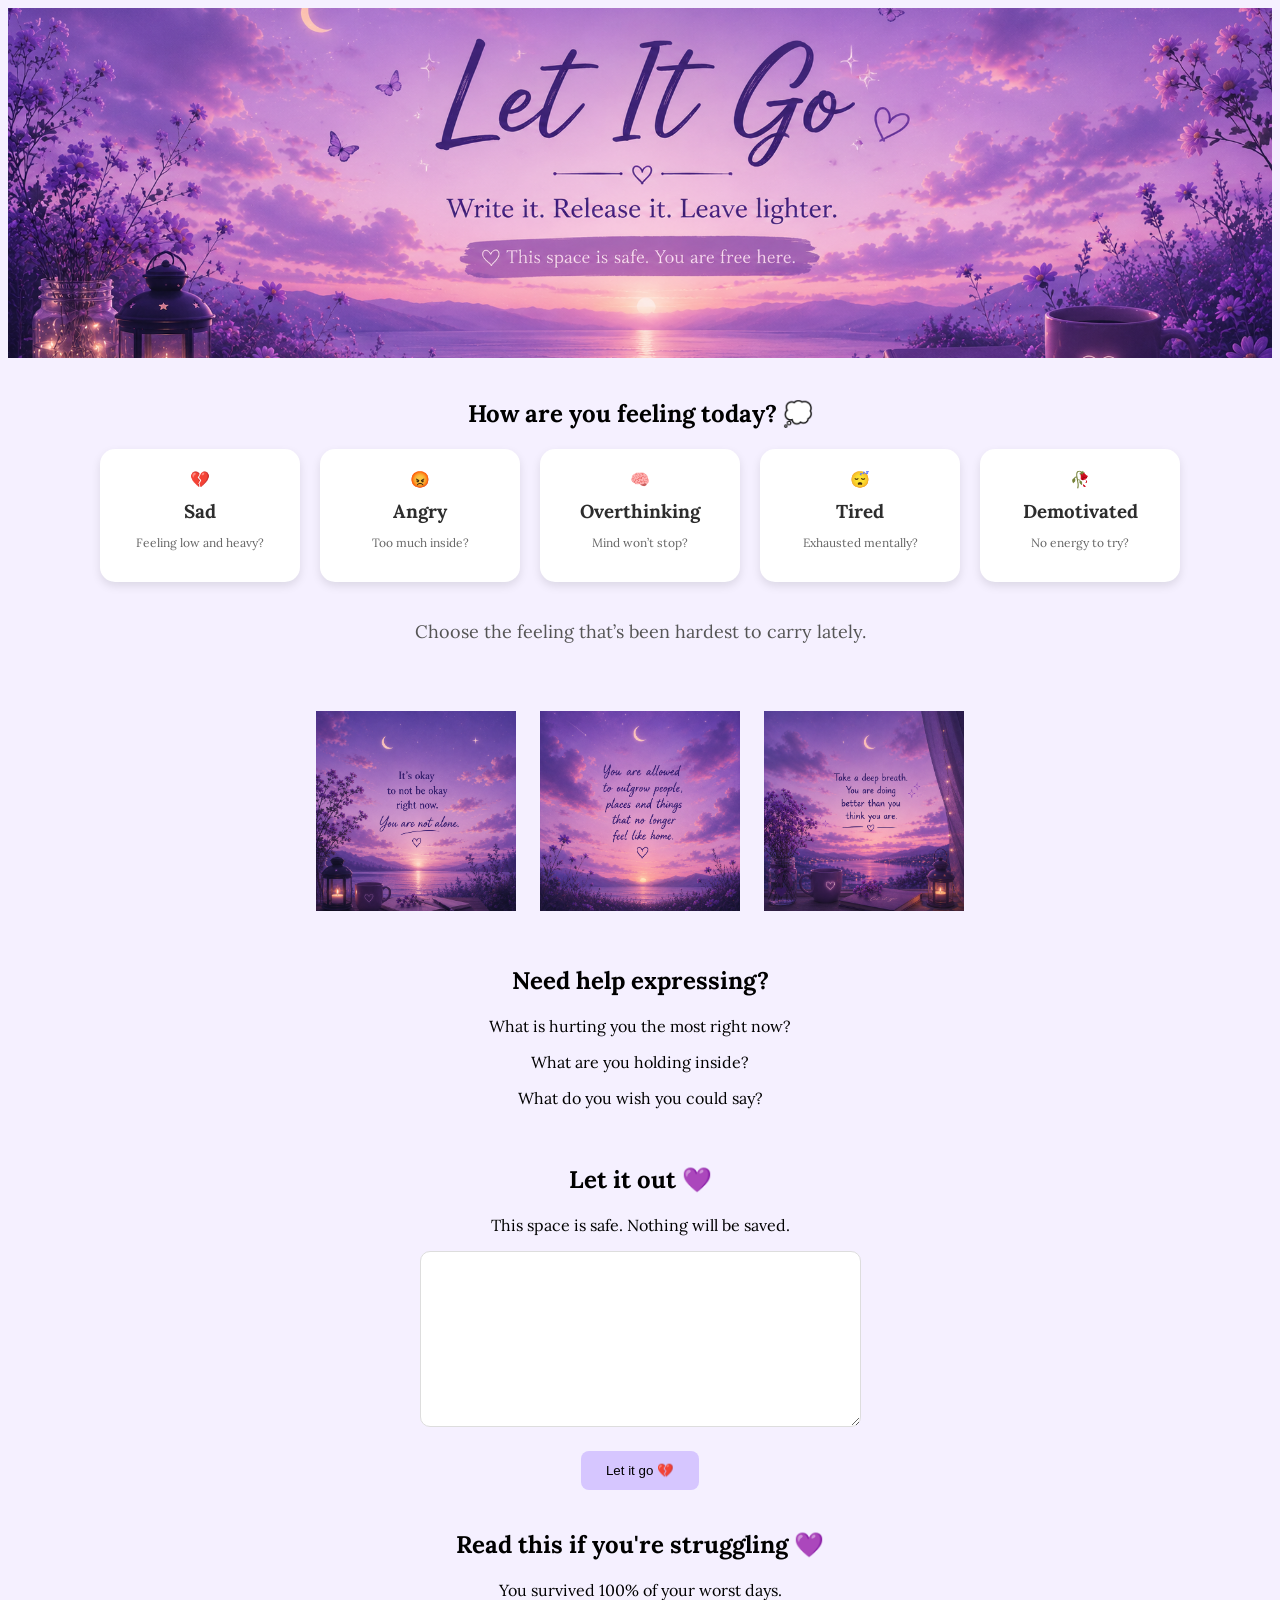
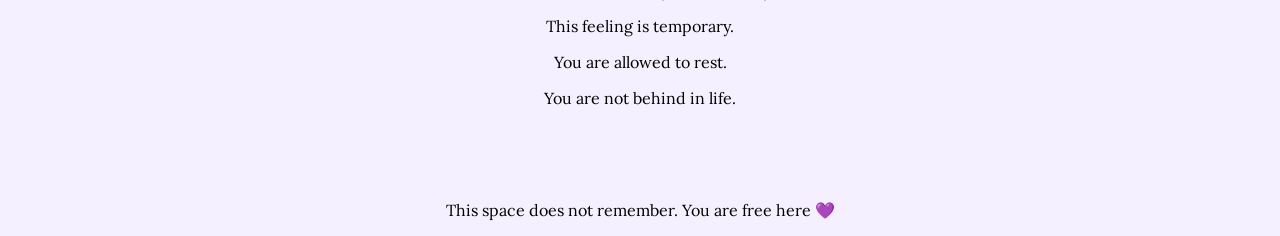
==== index.html @ d690326e "Refactor mood section to use divs for mood cards, enhancing structure and semantics" ====
<!DOCTYPE html>
<html>
<head>
  <meta charset="UTF-8">
  <title>Let It Go 💜</title>
  <meta name="viewport" content="width=device-width, initial-scale=1.0">

  <!-- FONT -->
  <link href="https://fonts.googleapis.com/css2?family=Lora&display=swap" rel="stylesheet">

  <style>
.mood-container {
  display: flex;
  justify-content: center;
  gap: 20px;
  flex-wrap: wrap;
  margin-top: 20px;
}

.mood-card {
  text-decoration: none;
  background: #ffffff;
  padding: 20px;
  width: 160px;
  border-radius: 15px;
  box-shadow: 0 4px 10px rgba(0,0,0,0.1);
  color: #2d2d2d;
  text-align: center;
  transition: 0.3s;
}

/* 🔥 HOVER EFFECT */
.mood-card:hover {
  transform: translateY(-5px);
  background: #e6dcff;
  box-shadow: 0 8px 20px rgba(0,0,0,0.2);
}

.mood-card h3 {
  margin: 10px 0 5px;
}

.mood-card p {
  font-size: 12px;
  color: #666;
}
</style>
</head>

<body style="background-color:#f5f0ff; font-family:'Lora', serif; text-align:center;">

  <!-- 💜 HEADER -->
 <div style="
  background-image: url('assets/banner.png');
  background-size: cover;
  background-position: center;
  height: 350px;
  display: flex;
  flex-direction: column;
  justify-content: center;
  align-items: center;
  color: white;
  text-align: center;
">



</div>

  <br>

  <!-- 🧠 MOOD SECTION -->
<h2>How are you feeling today? 💭</h2>


<div class="mood-container">

  <div class="mood-card">
    💔
    <h3>Sad</h3>
    <p>Feeling low and heavy?</p>
  </div>

  <div class="mood-card">
    😡
    <h3>Angry</h3>
    <p>Too much inside?</p>
  </div>

  <div class="mood-card">
    🧠
    <h3>Overthinking</h3>
    <p>Mind won’t stop?</p>
  </div>

  <div class="mood-card">
    😴
    <h3>Tired</h3>
    <p>Exhausted mentally?</p>
  </div>

  <div class="mood-card">
    🥀
    <h3>Demotivated</h3>
    <p>No energy to try?</p>
  </div>

</div>

<br>

<p style="font-size:18px; color:#555;">
Choose the feeling that’s been hardest to carry lately.
</p>



  <br><br>

  <!-- 🖼️ IMAGES -->
  <img src="assets/quote pic 1.png" width="200" style="margin:10px;">
  <img src="assets/quote pic 2.png" width="200" style="margin:10px;">
  <img src="assets/quote pic 3.png" width="200" style="margin:10px;">

  <br><br>

  <!-- 💡 PROMPTS -->
  <h2>Need help expressing?</h2>
  <p>What is hurting you the most right now?</p>
  <p>What are you holding inside?</p>
  <p>What do you wish you could say?</p>

  <br>

  <!-- ✍️ WRITE SECTION -->
  <h2>Let it out 💜</h2>
  <p>This space is safe. Nothing will be saved.</p>

  <textarea 
    rows="10" 
    cols="50"
    placeholder="Write everything you feel..."
    style="padding:12px; border-radius:10px; border:1px solid #ddd;">
  </textarea>

  <br><br>

  <!-- 🔘 BUTTON -->
  <a href="release.html">
    <button style="padding:12px 25px; background:#d6c6ff; border:none; border-radius:8px;">
      Let it go 💔
    </button>
  </a>

  <br><br>

  <!-- 💬 QUOTES -->
  <h2>Read this if you're struggling 💜</h2>

  <p>You survived 100% of your worst days.</p>
  <p>This feeling is temporary.</p>
  <p>You are allowed to rest.</p>
  <p>You are not behind in life.</p>

  <br>

  <!-- 🌫️ FOOTER -->
  <br><br>
<footer>
  <p>This space does not remember. You are free here 💜</p>
</footer>

</body>
</html>
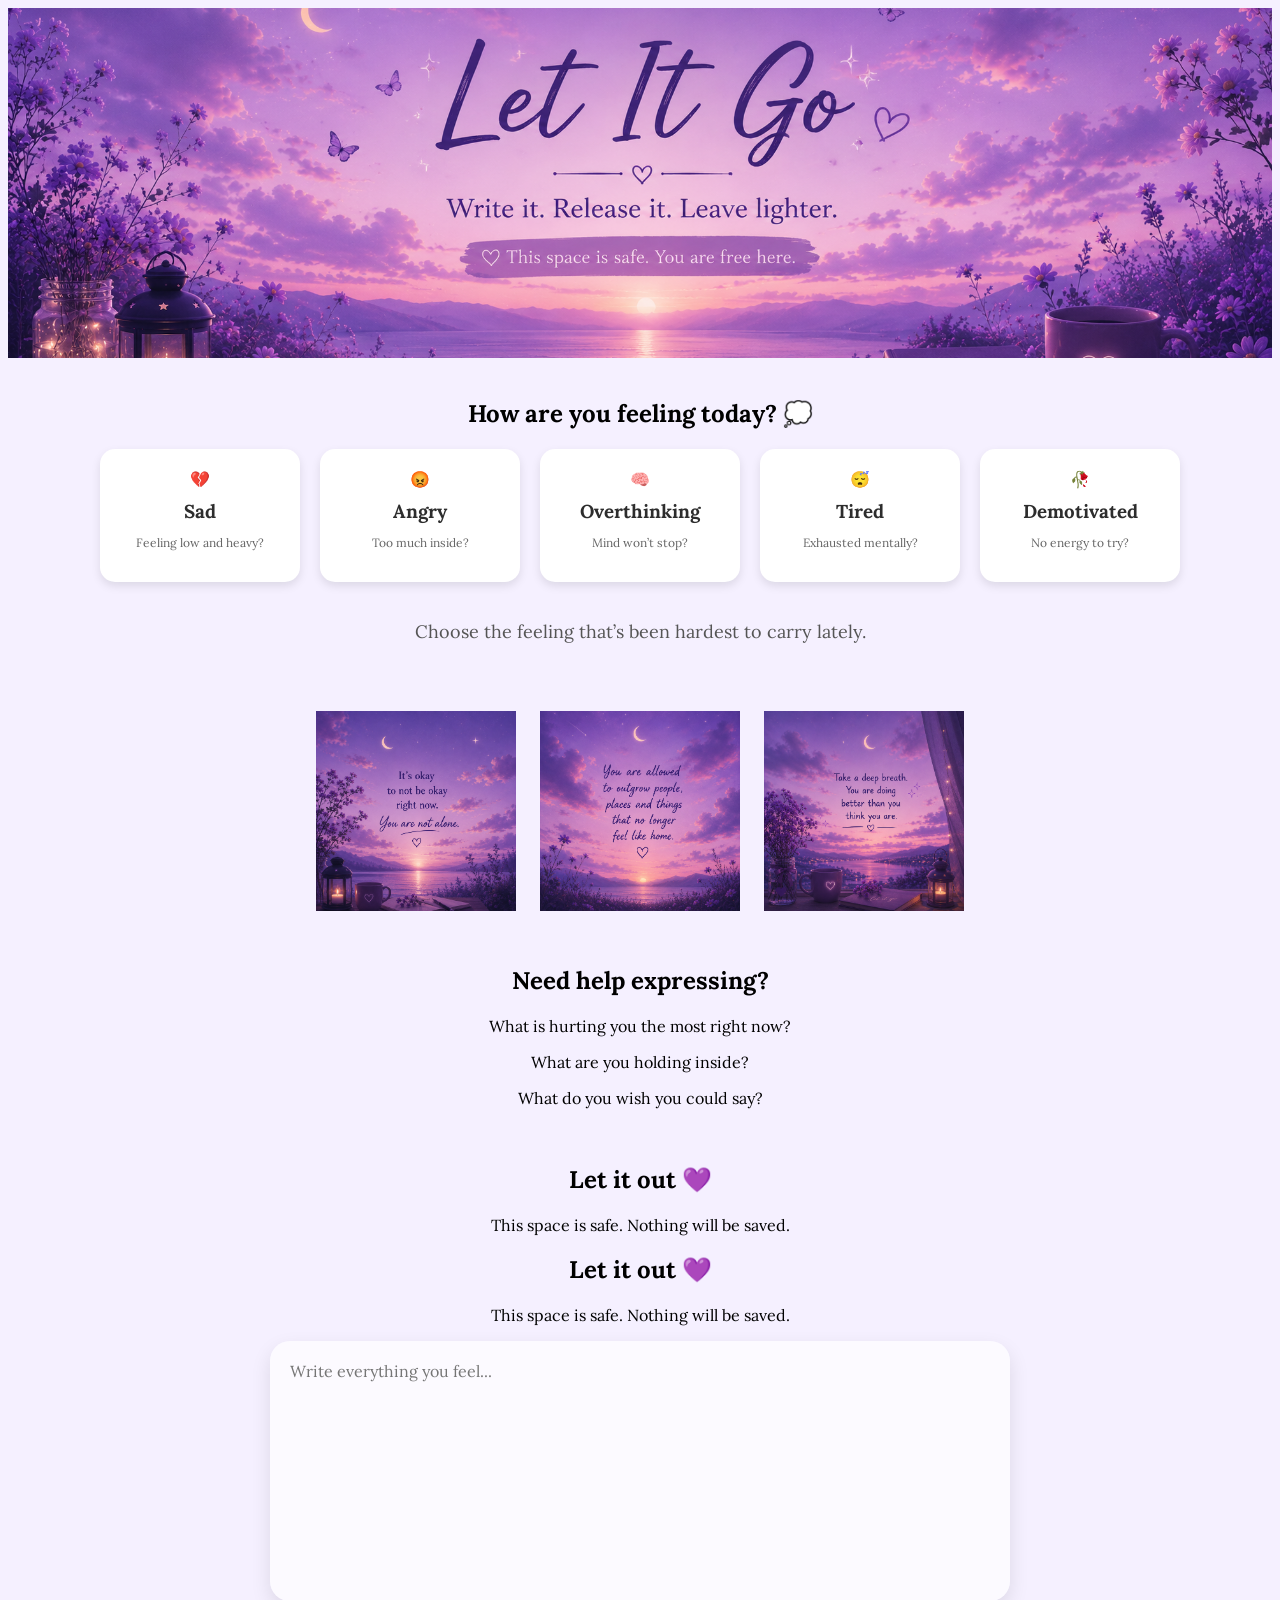
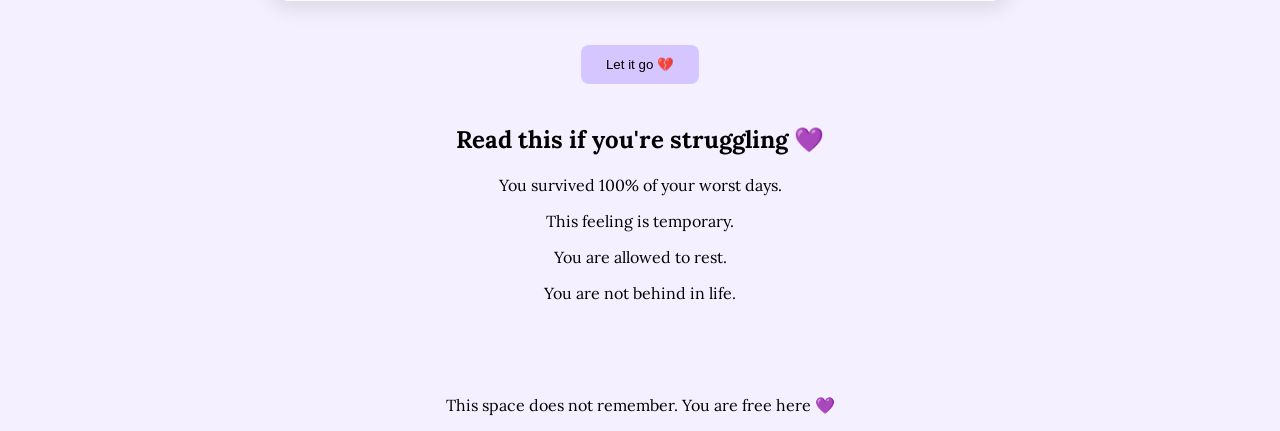
==== commit f6935d7c: "Add write section with styled textarea for user input" ====
--- a/index.html
+++ b/index.html
@@ -133,15 +133,62 @@
   <br>
 
   <!-- ✍️ WRITE SECTION -->
+   <style><style>
+
+.textbox-container {
+  margin-top: 50px;
+}
+
+textarea {
+
+  width: 70%;
+  max-width: 700px;
+  height: 220px;
+
+  padding: 20px;
+
+  border: none;
+  border-radius: 20px;
+
+  background: rgba(255,255,255,0.7);
+
+  box-shadow: 0 8px 20px rgba(0,0,0,0.1);
+
+  font-size: 16px;
+  font-family: 'Lora', serif;
+
+  resize: none;
+
+  outline: none;
+
+  transition: 0.3s;
+}
+
+/* ✨ when clicked */
+textarea:focus {
+
+  background: white;
+
+  box-shadow: 0 10px 25px rgba(150,100,255,0.3);
+
+}
+
+</style></style>
   <h2>Let it out 💜</h2>
   <p>This space is safe. Nothing will be saved.</p>
 
+  <div class="textbox-container">
+
+  <h2>Let it out 💜</h2>
+
+  <p>
+    This space is safe. Nothing will be saved.
+  </p>
+
   <textarea 
-    rows="10" 
-    cols="50"
     placeholder="Write everything you feel..."
-    style="padding:12px; border-radius:10px; border:1px solid #ddd;">
-  </textarea>
+  ></textarea>
+</div>
 
   <br><br>
 
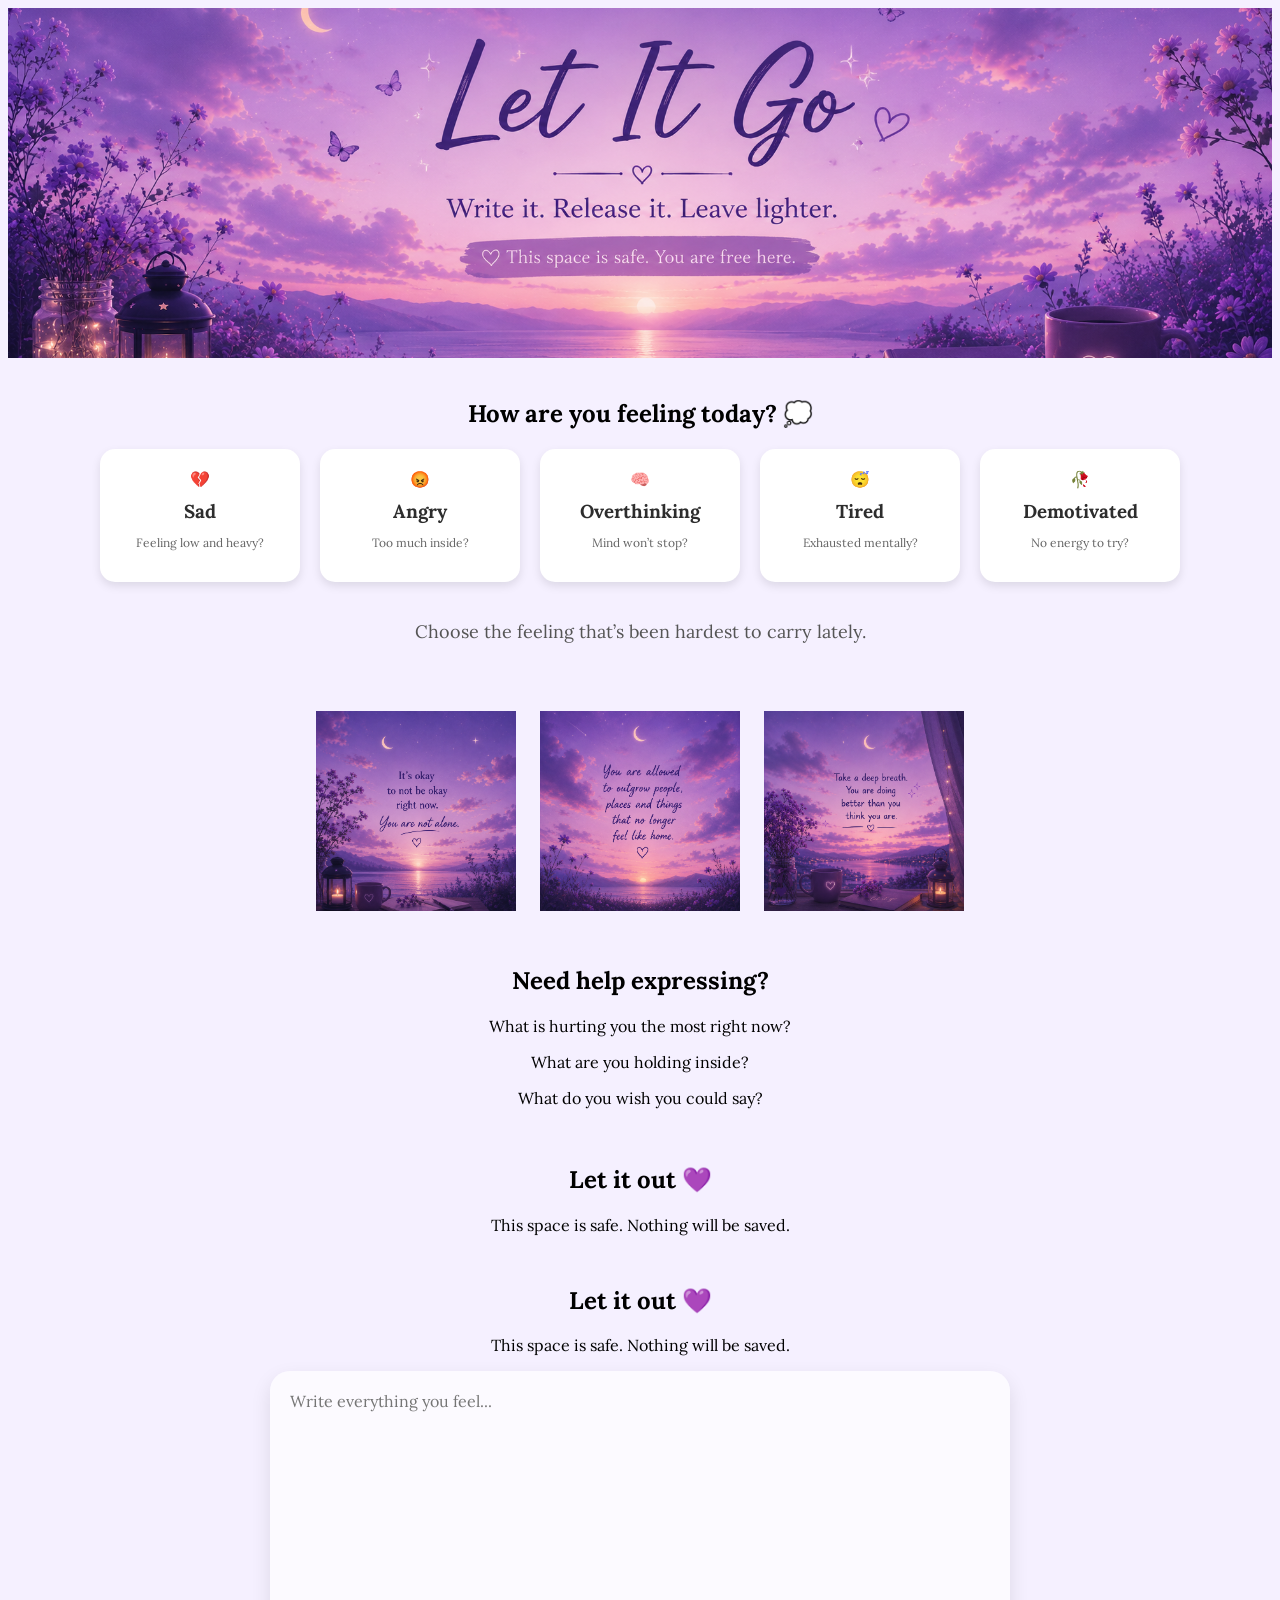
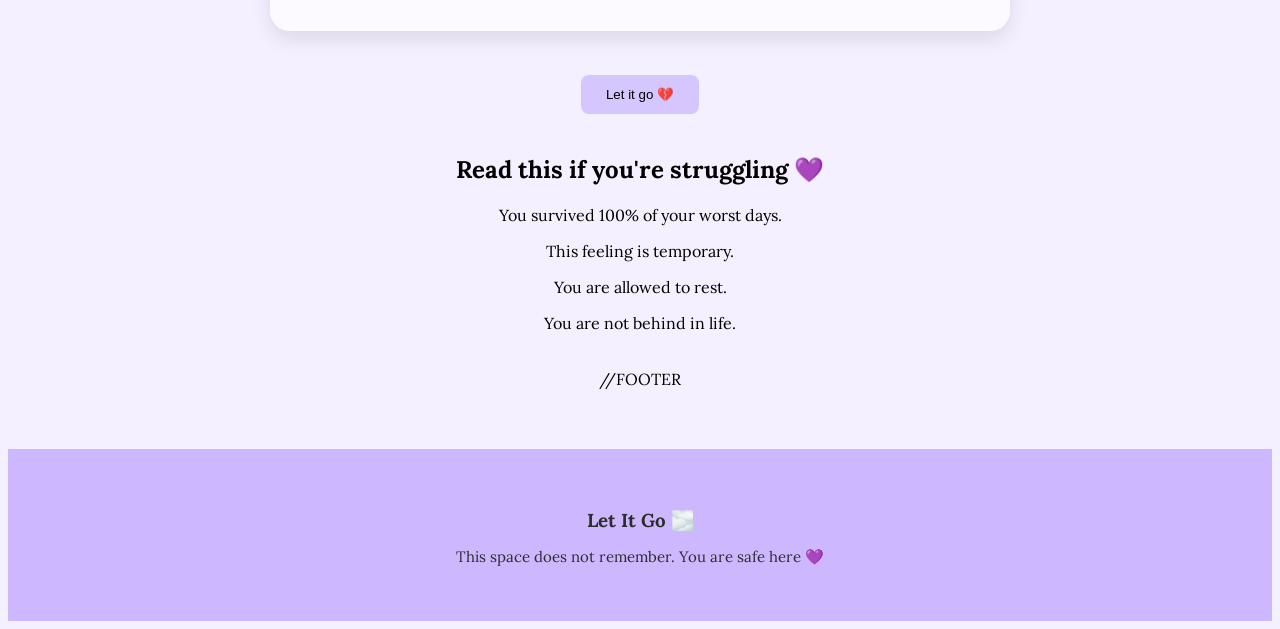
==== commit f47087fe: "Refactor write section and add footer for improved user experience" ====
--- a/index.html
+++ b/index.html
@@ -133,7 +133,7 @@
   <br>
 
   <!-- ✍️ WRITE SECTION -->
-   <style><style>
+   <style>
 
 .textbox-container {
   margin-top: 50px;
@@ -172,8 +172,9 @@
   box-shadow: 0 10px 25px rgba(150,100,255,0.3);
 
 }
-
-</style></style>
+</style>
+
+
   <h2>Let it out 💜</h2>
   <p>This space is safe. Nothing will be saved.</p>
 
@@ -210,11 +211,47 @@
   <p>You are not behind in life.</p>
 
   <br>
-
-  <!-- 🌫️ FOOTER -->
-  <br><br>
-<footer>
-  <p>This space does not remember. You are free here 💜</p>
+  //FOOTER
+
+  <style>
+
+.footer {
+
+  background: #cdb7ff;
+
+  margin-top: 60px;
+
+  padding: 40px;
+
+  color: #2d2d2d;
+
+  text-align: center;
+
+}
+
+.footer h3 {
+
+  margin-bottom: 10px;
+
+}
+
+.footer p {
+
+  font-size: 15px;
+
+}
+
+</style>
+
+  <footer class="footer">
+
+  <h3>Let It Go 🌫️</h3>
+
+  <p>
+    This space does not remember.  
+    You are safe here 💜
+  </p>
+
 </footer>
 
 </body>
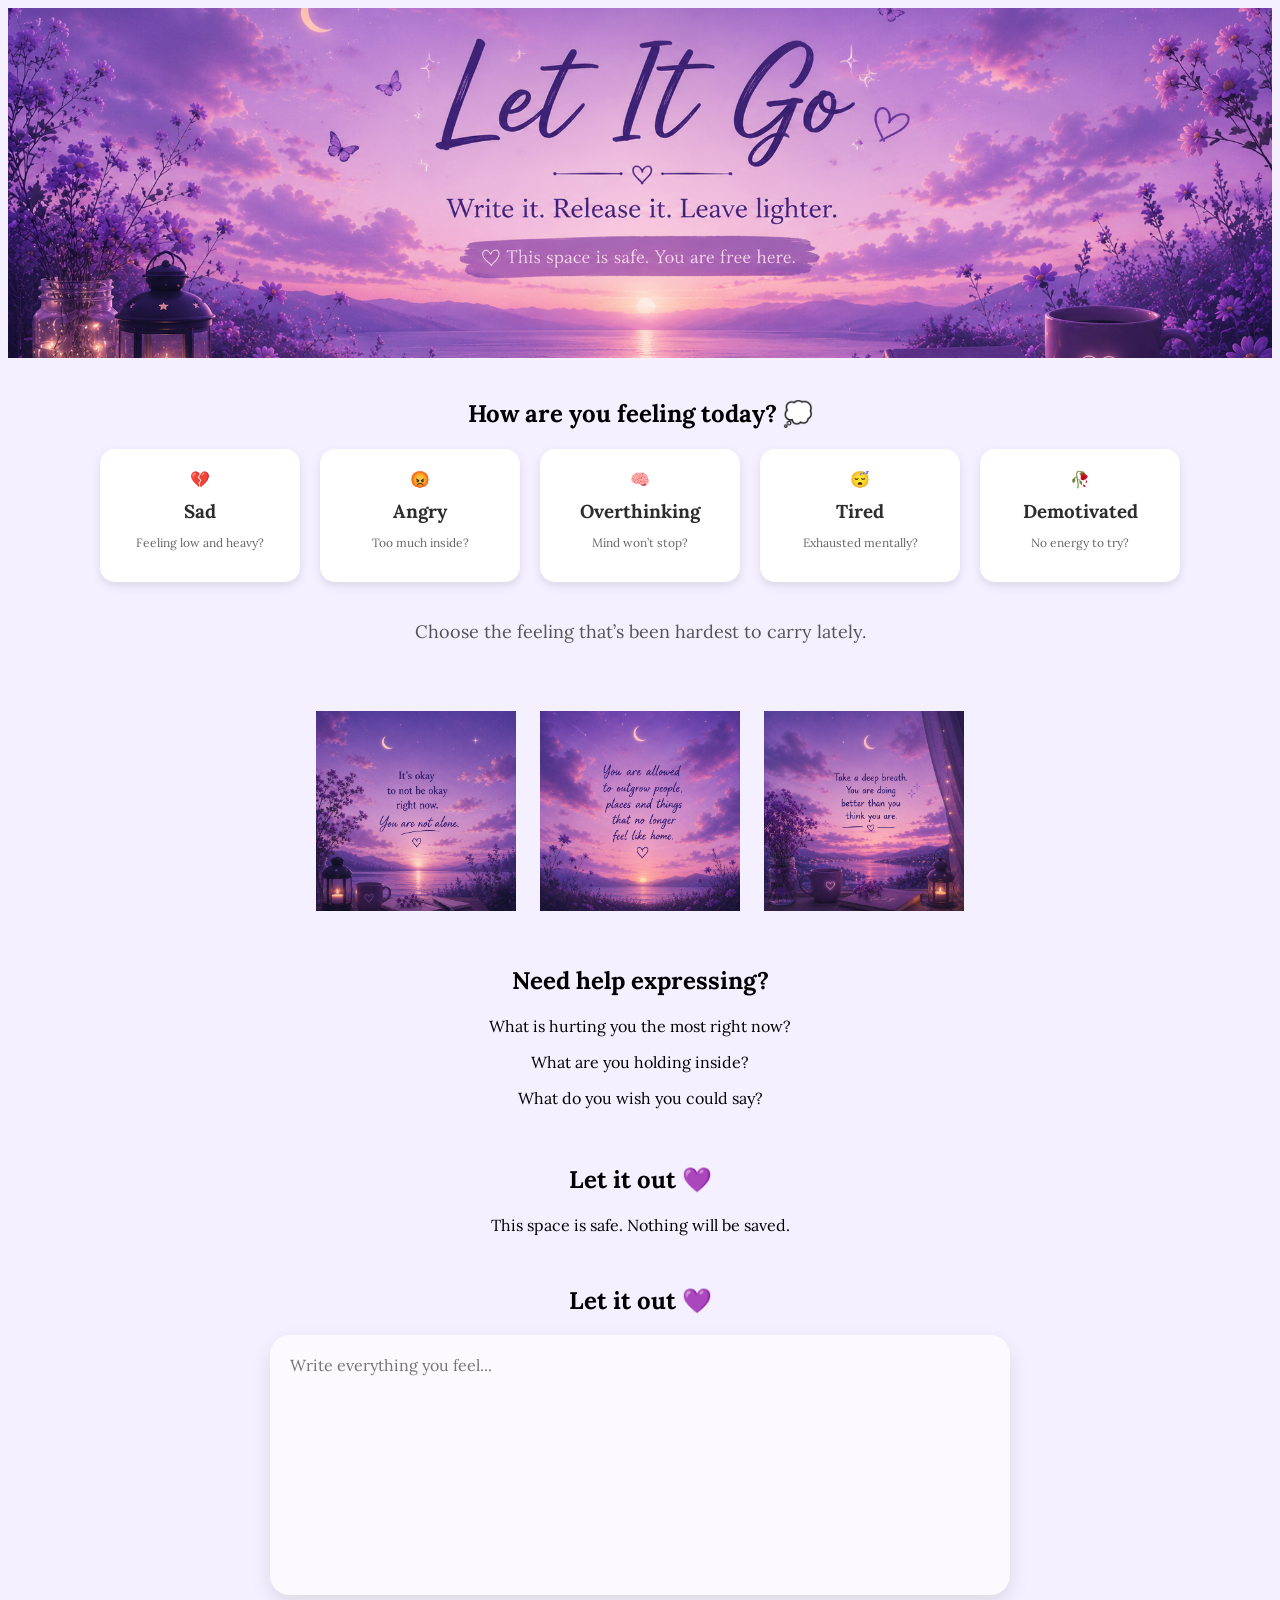
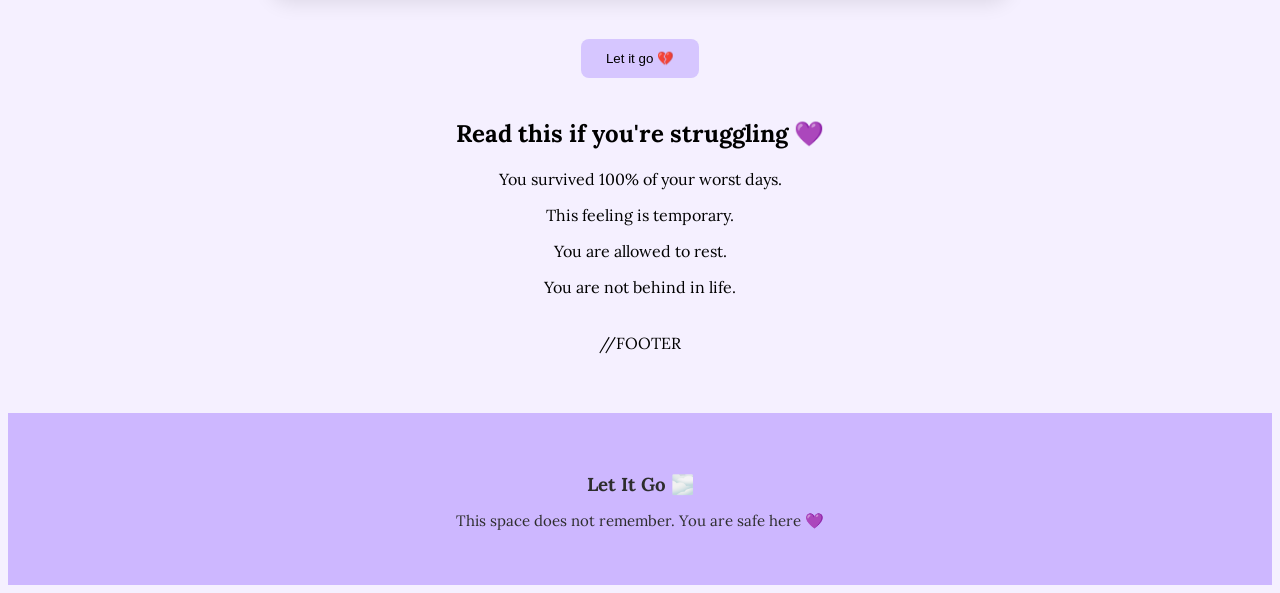
==== commit ff7b7eb3: "Remove redundant text from write section for clarity" ====
--- a/index.html
+++ b/index.html
@@ -182,9 +182,7 @@
 
   <h2>Let it out 💜</h2>
 
-  <p>
-    This space is safe. Nothing will be saved.
-  </p>
+
 
   <textarea 
     placeholder="Write everything you feel..."
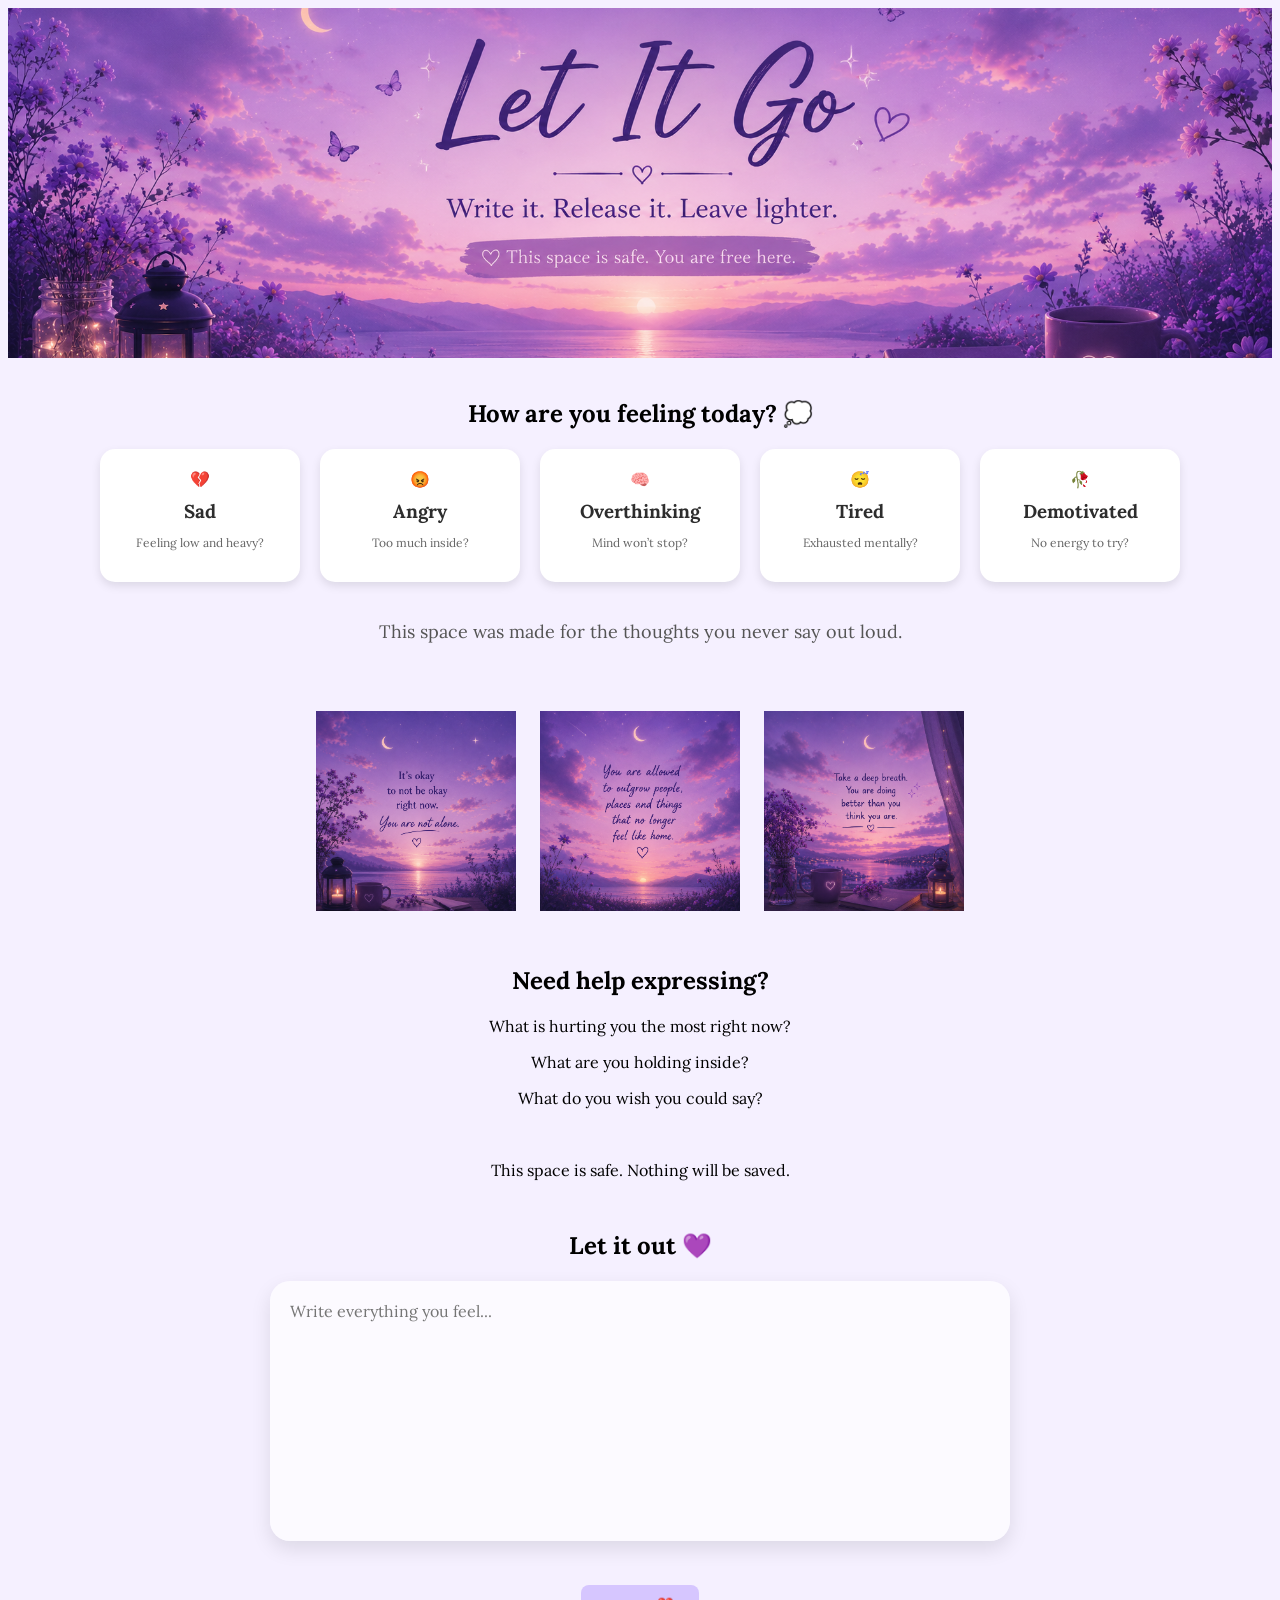
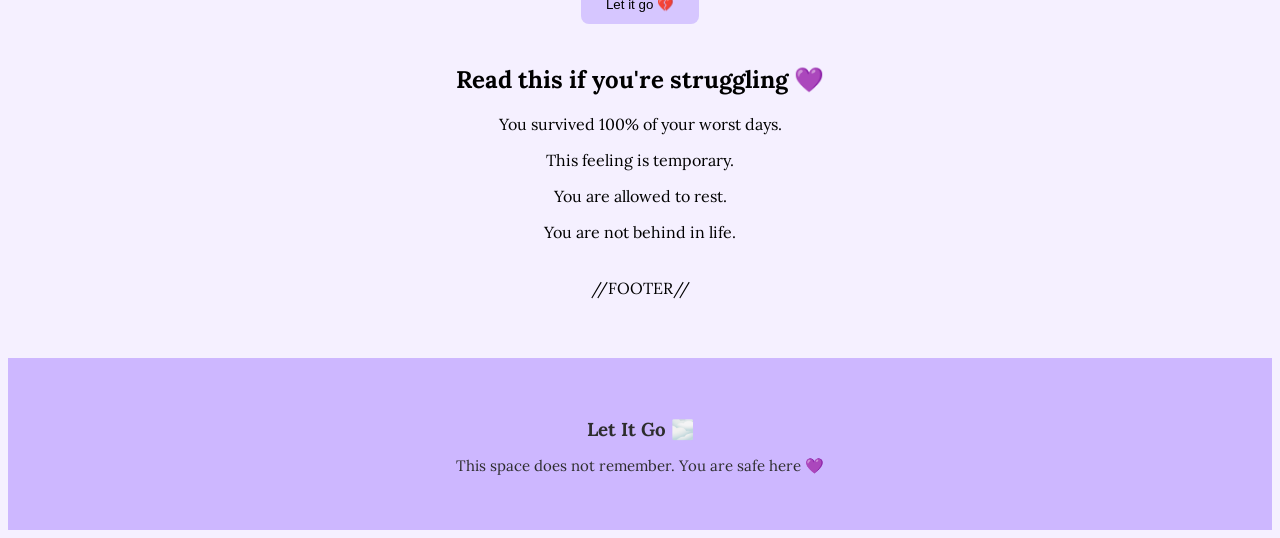
==== commit ad017f4d: "Update mood section text for clarity and add footer comment for structure" ====
--- a/index.html
+++ b/index.html
@@ -110,7 +110,7 @@
 <br>
 
 <p style="font-size:18px; color:#555;">
-Choose the feeling that’s been hardest to carry lately.
+This space was made for the thoughts you never say out loud.
 </p>
 
 
@@ -175,7 +175,7 @@
 </style>
 
 
-  <h2>Let it out 💜</h2>
+  
   <p>This space is safe. Nothing will be saved.</p>
 
   <div class="textbox-container">
@@ -209,7 +209,7 @@
   <p>You are not behind in life.</p>
 
   <br>
-  //FOOTER
+  //FOOTER//
 
   <style>
 
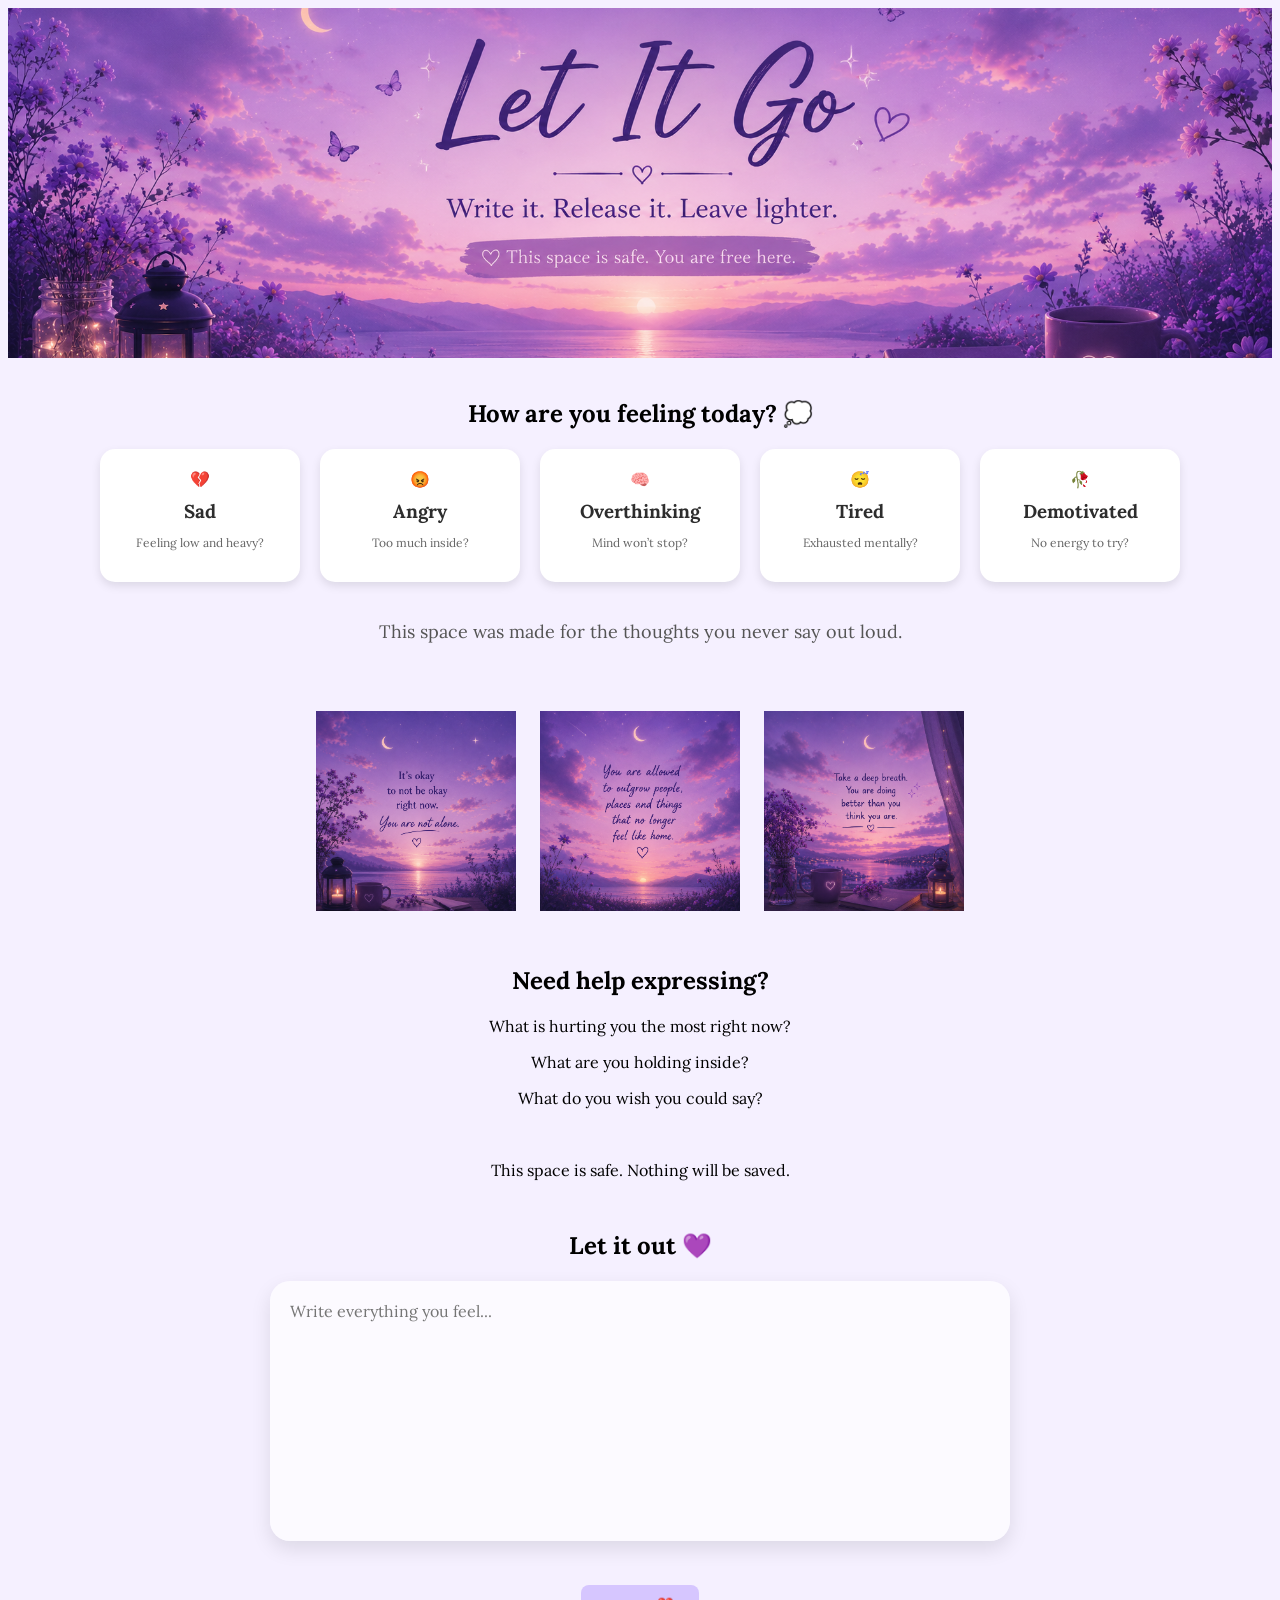
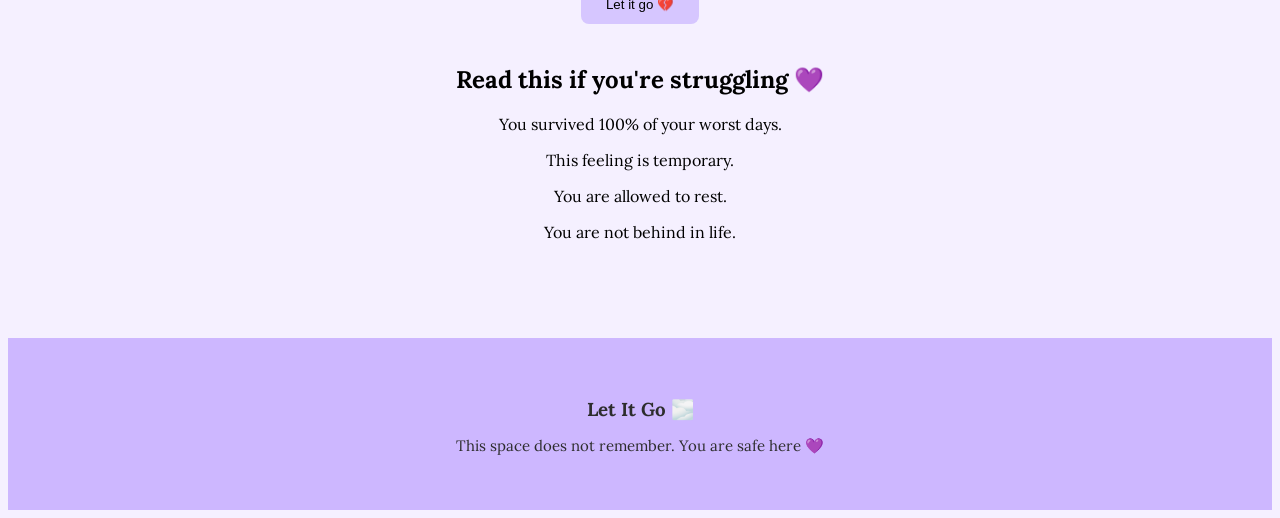
==== commit 6b956f2f: "Fix footer comment syntax for consistency" ====
--- a/index.html
+++ b/index.html
@@ -209,7 +209,7 @@
   <p>You are not behind in life.</p>
 
   <br>
-  //FOOTER//
+  <!-- /FOOTER// -->
 
   <style>
 
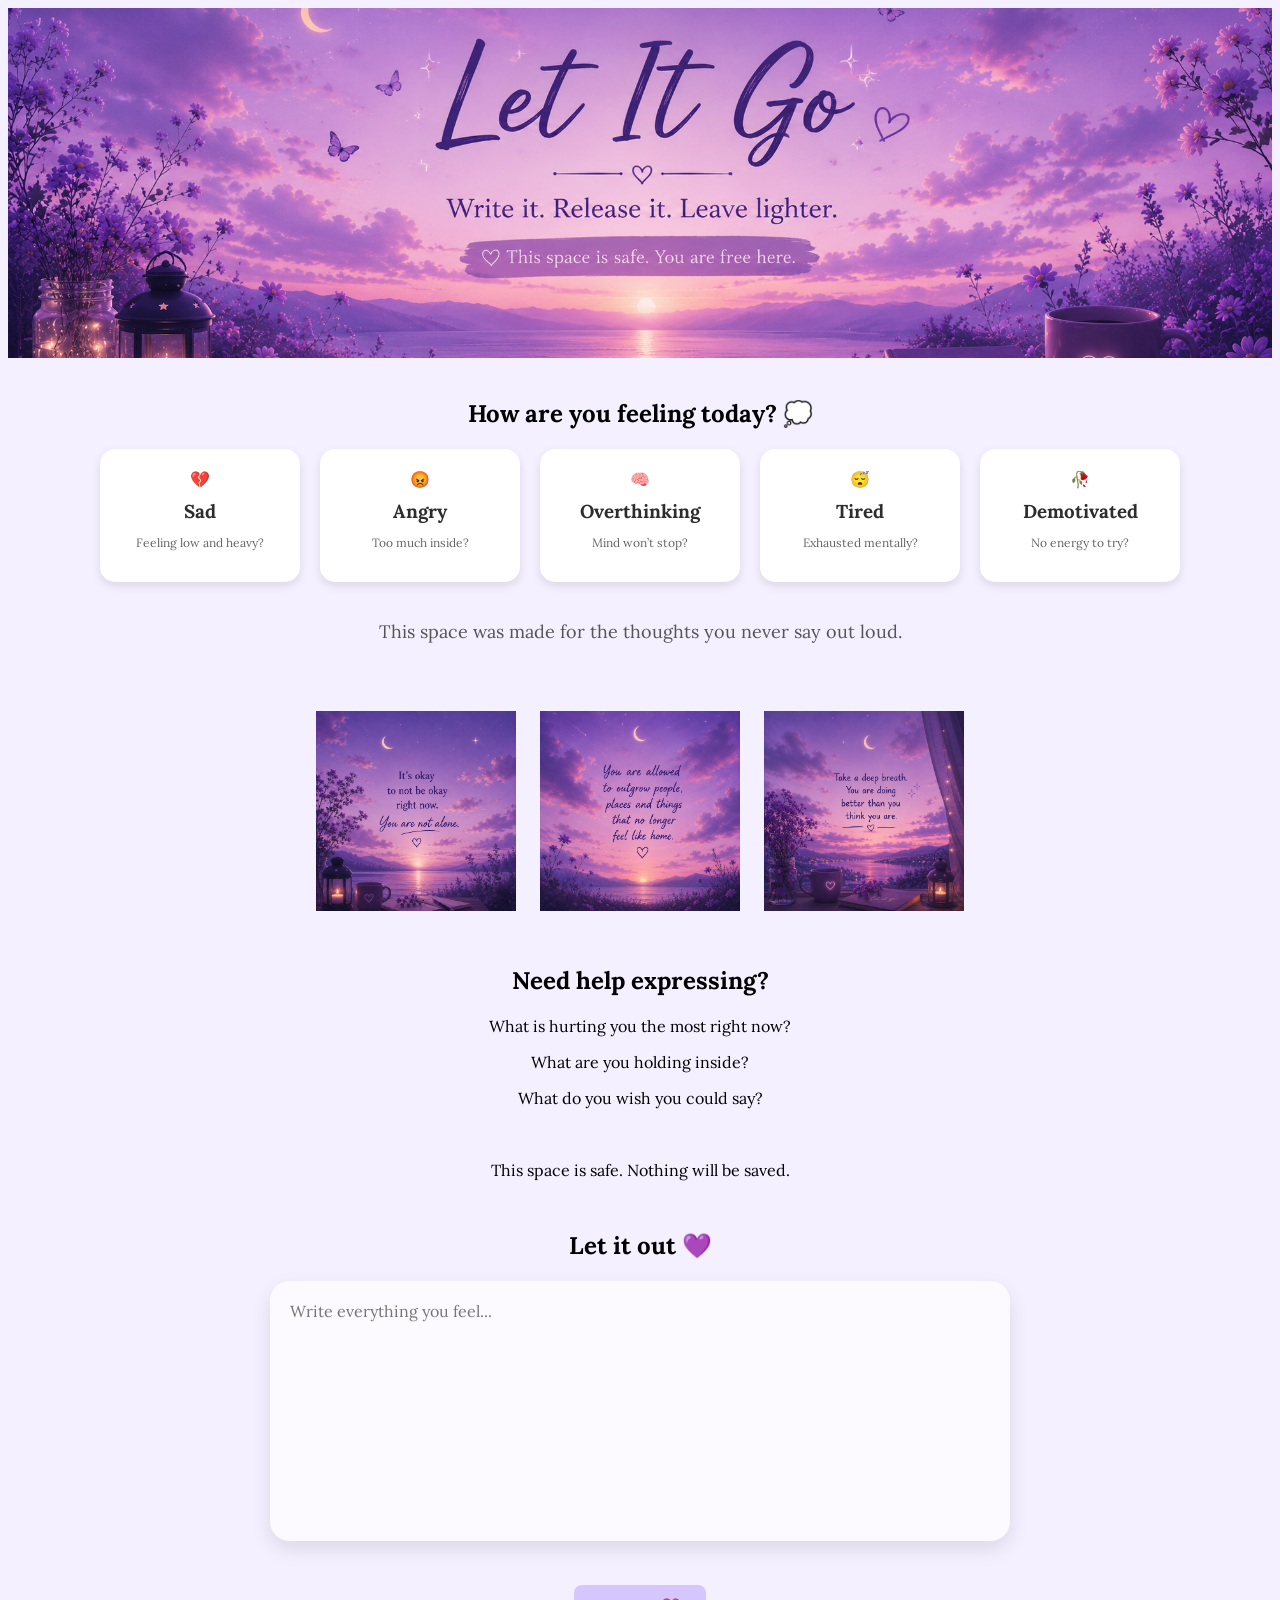
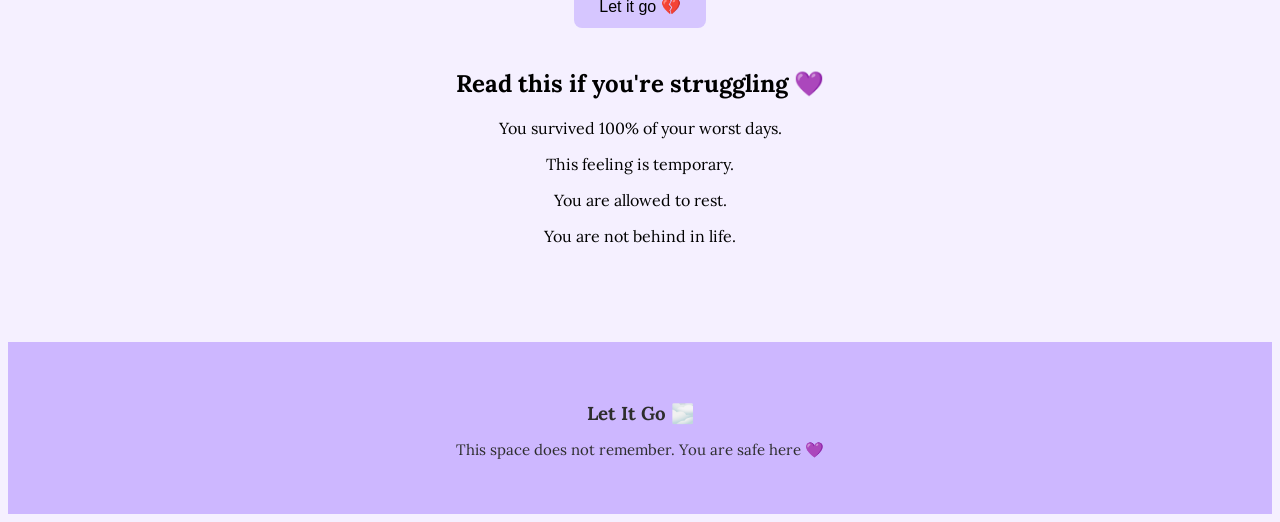
==== commit e9b4c48f: "Refactor index.html and add style.css for improved layout and design" ====
--- a/index.html
+++ b/index.html
@@ -2,125 +2,72 @@
 <html>
 <head>
   <meta charset="UTF-8">
-  <title>Let It Go 💜</title>
+  <title>Vanished💜</title>
   <meta name="viewport" content="width=device-width, initial-scale=1.0">
 
   <!-- FONT -->
   <link href="https://fonts.googleapis.com/css2?family=Lora&display=swap" rel="stylesheet">
 
-  <style>
-.mood-container {
-  display: flex;
-  justify-content: center;
-  gap: 20px;
-  flex-wrap: wrap;
-  margin-top: 20px;
-}
-
-.mood-card {
-  text-decoration: none;
-  background: #ffffff;
-  padding: 20px;
-  width: 160px;
-  border-radius: 15px;
-  box-shadow: 0 4px 10px rgba(0,0,0,0.1);
-  color: #2d2d2d;
-  text-align: center;
-  transition: 0.3s;
-}
-
-/* 🔥 HOVER EFFECT */
-.mood-card:hover {
-  transform: translateY(-5px);
-  background: #e6dcff;
-  box-shadow: 0 8px 20px rgba(0,0,0,0.2);
-}
-
-.mood-card h3 {
-  margin: 10px 0 5px;
-}
-
-.mood-card p {
-  font-size: 12px;
-  color: #666;
-}
-</style>
+  <!-- CSS FILE -->
+  <link rel="stylesheet" href="style.css">
 </head>
 
-<body style="background-color:#f5f0ff; font-family:'Lora', serif; text-align:center;">
+<body>
 
   <!-- 💜 HEADER -->
- <div style="
-  background-image: url('assets/banner.png');
-  background-size: cover;
-  background-position: center;
-  height: 350px;
-  display: flex;
-  flex-direction: column;
-  justify-content: center;
-  align-items: center;
-  color: white;
-  text-align: center;
-">
-
-
-
-</div>
+  <div class="header-banner"></div>
 
   <br>
 
   <!-- 🧠 MOOD SECTION -->
-<h2>How are you feeling today? 💭</h2>
+  <h2>How are you feeling today? 💭</h2>
 
+  <div class="mood-container">
 
-<div class="mood-container">
+    <div class="mood-card">
+      💔
+      <h3>Sad</h3>
+      <p>Feeling low and heavy?</p>
+    </div>
 
-  <div class="mood-card">
-    💔
-    <h3>Sad</h3>
-    <p>Feeling low and heavy?</p>
+    <div class="mood-card">
+      😡
+      <h3>Angry</h3>
+      <p>Too much inside?</p>
+    </div>
+
+    <div class="mood-card">
+      🧠
+      <h3>Overthinking</h3>
+      <p>Mind won’t stop?</p>
+    </div>
+
+    <div class="mood-card">
+      😴
+      <h3>Tired</h3>
+      <p>Exhausted mentally?</p>
+    </div>
+
+    <div class="mood-card">
+      🥀
+      <h3>Demotivated</h3>
+      <p>No energy to try?</p>
+    </div>
+
   </div>
 
-  <div class="mood-card">
-    😡
-    <h3>Angry</h3>
-    <p>Too much inside?</p>
-  </div>
+  <br>
 
-  <div class="mood-card">
-    🧠
-    <h3>Overthinking</h3>
-    <p>Mind won’t stop?</p>
-  </div>
-
-  <div class="mood-card">
-    😴
-    <h3>Tired</h3>
-    <p>Exhausted mentally?</p>
-  </div>
-
-  <div class="mood-card">
-    🥀
-    <h3>Demotivated</h3>
-    <p>No energy to try?</p>
-  </div>
-
-</div>
-
-<br>
-
-<p style="font-size:18px; color:#555;">
-This space was made for the thoughts you never say out loud.
-</p>
-
-
+  <p class="main-text">
+    This space was made for the thoughts you never say out loud.
+  </p>
 
   <br><br>
 
   <!-- 🖼️ IMAGES -->
-  <img src="assets/quote pic 1.png" width="200" style="margin:10px;">
-  <img src="assets/quote pic 2.png" width="200" style="margin:10px;">
-  <img src="assets/quote pic 3.png" width="200" style="margin:10px;">
+  <img src="assets/quote pic 1.png" width="200" class="quote-img">
+  <img src="assets/quote pic 2.png" width="200" class="quote-img">
+  <img src="assets/quote pic 3.png" width="200" class="quote-img">
 
   <br><br>
 
@@ -133,67 +80,23 @@
   <br>
 
   <!-- ✍️ WRITE SECTION -->
-   <style>
-
-.textbox-container {
-  margin-top: 50px;
-}
-
-textarea {
-
-  width: 70%;
-  max-width: 700px;
-  height: 220px;
-
-  padding: 20px;
-
-  border: none;
-  border-radius: 20px;
-
-  background: rgba(255,255,255,0.7);
-
-  box-shadow: 0 8px 20px rgba(0,0,0,0.1);
-
-  font-size: 16px;
-  font-family: 'Lora', serif;
-
-  resize: none;
-
-  outline: none;
-
-  transition: 0.3s;
-}
-
-/* ✨ when clicked */
-textarea:focus {
-
-  background: white;
-
-  box-shadow: 0 10px 25px rgba(150,100,255,0.3);
-
-}
-</style>
-
-
-  
   <p>This space is safe. Nothing will be saved.</p>
 
   <div class="textbox-container">
 
-  <h2>Let it out 💜</h2>
+    <h2>Let it out 💜</h2>
 
+    <textarea 
+      placeholder="Write everything you feel..."
+    ></textarea>
 
-
-  <textarea 
-    placeholder="Write everything you feel..."
-  ></textarea>
-</div>
+  </div>
 
   <br><br>
 
   <!-- 🔘 BUTTON -->
   <a href="release.html">
-    <button style="padding:12px 25px; background:#d6c6ff; border:none; border-radius:8px;">
+    <button class="release-btn">
       Let it go 💔
     </button>
   </a>
@@ -209,48 +112,18 @@
   <p>You are not behind in life.</p>
 
   <br>
-  <!-- /FOOTER// -->
 
-  <style>
-
-.footer {
-
-  background: #cdb7ff;
-
-  margin-top: 60px;
-
-  padding: 40px;
-
-  color: #2d2d2d;
-
-  text-align: center;
-
-}
-
-.footer h3 {
-
-  margin-bottom: 10px;
-
-}
-
-.footer p {
-
-  font-size: 15px;
-
-}
-
-</style>
-
+  <!-- FOOTER -->
   <footer class="footer">
 
-  <h3>Let It Go 🌫️</h3>
+    <h3>Let It Go 🌫️</h3>
 
-  <p>
-    This space does not remember.  
-    You are safe here 💜
-  </p>
+    <p>
+      This space does not remember.  
+      You are safe here 💜
+    </p>
 
-</footer>
+  </footer>
 
 </body>
 </html>
--- a/style.css
+++ b/style.css
@@ -0,0 +1,148 @@
+body {
+  background-color: #f5f0ff;
+  font-family: 'Lora', serif;
+  text-align: center;
+}
+
+/* HEADER */
+
+.header-banner {
+  background-image: url('assets/banner.png');
+  background-size: cover;
+  background-position: center;
+  height: 350px;
+  display: flex;
+  flex-direction: column;
+  justify-content: center;
+  align-items: center;
+  color: white;
+  text-align: center;
+}
+
+/* MOOD SECTION */
+
+.mood-container {
+  display: flex;
+  justify-content: center;
+  gap: 20px;
+  flex-wrap: wrap;
+  margin-top: 20px;
+}
+
+.mood-card {
+  text-decoration: none;
+  background: #ffffff;
+  padding: 20px;
+  width: 160px;
+  border-radius: 15px;
+  box-shadow: 0 4px 10px rgba(0,0,0,0.1);
+  color: #2d2d2d;
+  text-align: center;
+  transition: 0.3s;
+}
+
+/* HOVER EFFECT */
+
+.mood-card:hover {
+  transform: translateY(-5px);
+  background: #e6dcff;
+  box-shadow: 0 8px 20px rgba(0,0,0,0.2);
+}
+
+.mood-card h3 {
+  margin: 10px 0 5px;
+}
+
+.mood-card p {
+  font-size: 12px;
+  color: #666;
+}
+
+/* MAIN TEXT */
+
+.main-text {
+  font-size: 18px;
+  color: #555;
+}
+
+/* IMAGES */
+
+.quote-img {
+  margin: 10px;
+}
+
+/* TEXTBOX */
+
+.textbox-container {
+  margin-top: 50px;
+}
+
+textarea {
+  width: 70%;
+  max-width: 700px;
+  height: 220px;
+
+  padding: 20px;
+
+  border: none;
+  border-radius: 20px;
+
+  background: rgba(255,255,255,0.7);
+
+  box-shadow: 0 8px 20px rgba(0,0,0,0.1);
+
+  font-size: 16px;
+  font-family: 'Lora', serif;
+
+  resize: none;
+
+  outline: none;
+
+  transition: 0.3s;
+}
+
+/* WHEN CLICKED */
+
+textarea:focus {
+  background: white;
+
+  box-shadow: 0 10px 25px rgba(150,100,255,0.3);
+}
+
+/* BUTTON */
+
+.release-btn {
+  padding: 12px 25px;
+  background: #d6c6ff;
+  border: none;
+  border-radius: 8px;
+  cursor: pointer;
+  font-size: 16px;
+  transition: 0.3s;
+}
+
+.release-btn:hover {
+  background: #bea4ff;
+}
+
+/* FOOTER */
+
+.footer {
+  background: #cdb7ff;
+
+  margin-top: 60px;
+
+  padding: 40px;
+
+  color: #2d2d2d;
+
+  text-align: center;
+}
+
+.footer h3 {
+  margin-bottom: 10px;
+}
+
+.footer p {
+  font-size: 15px;
+}
